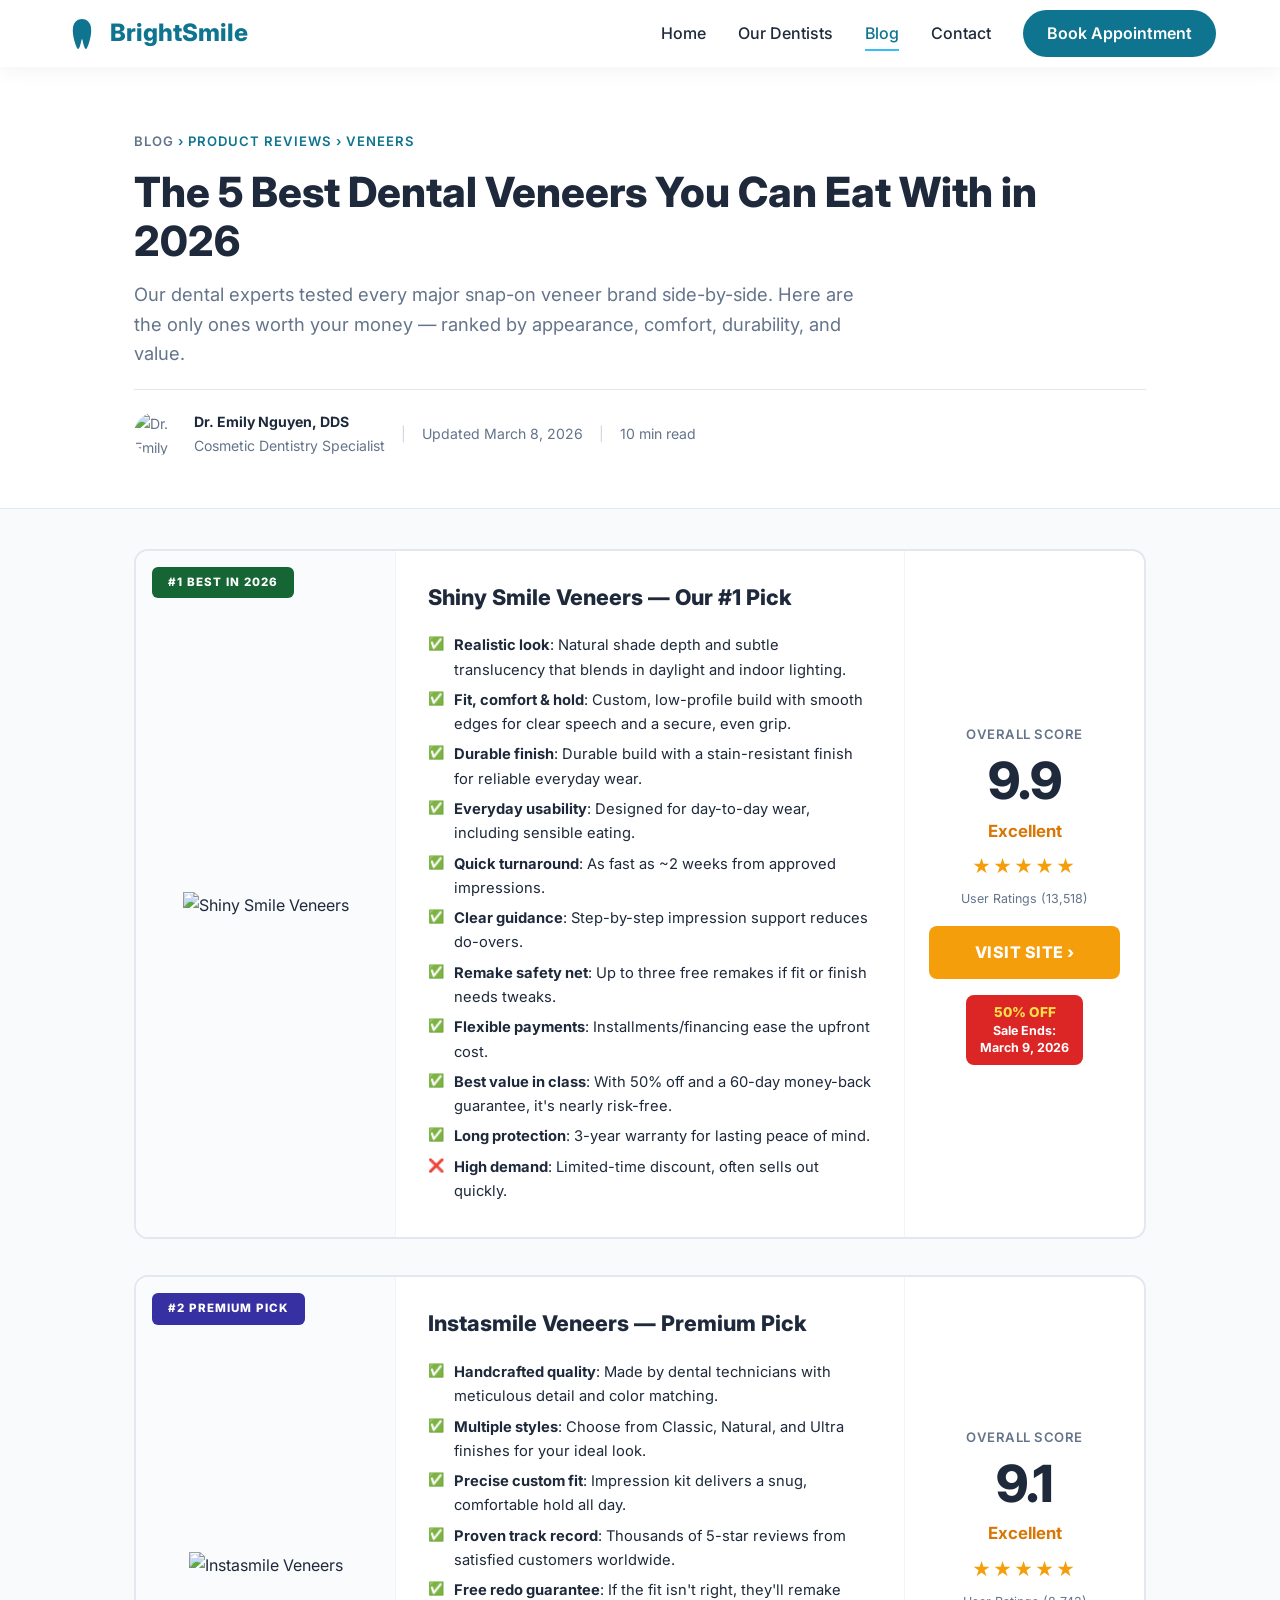
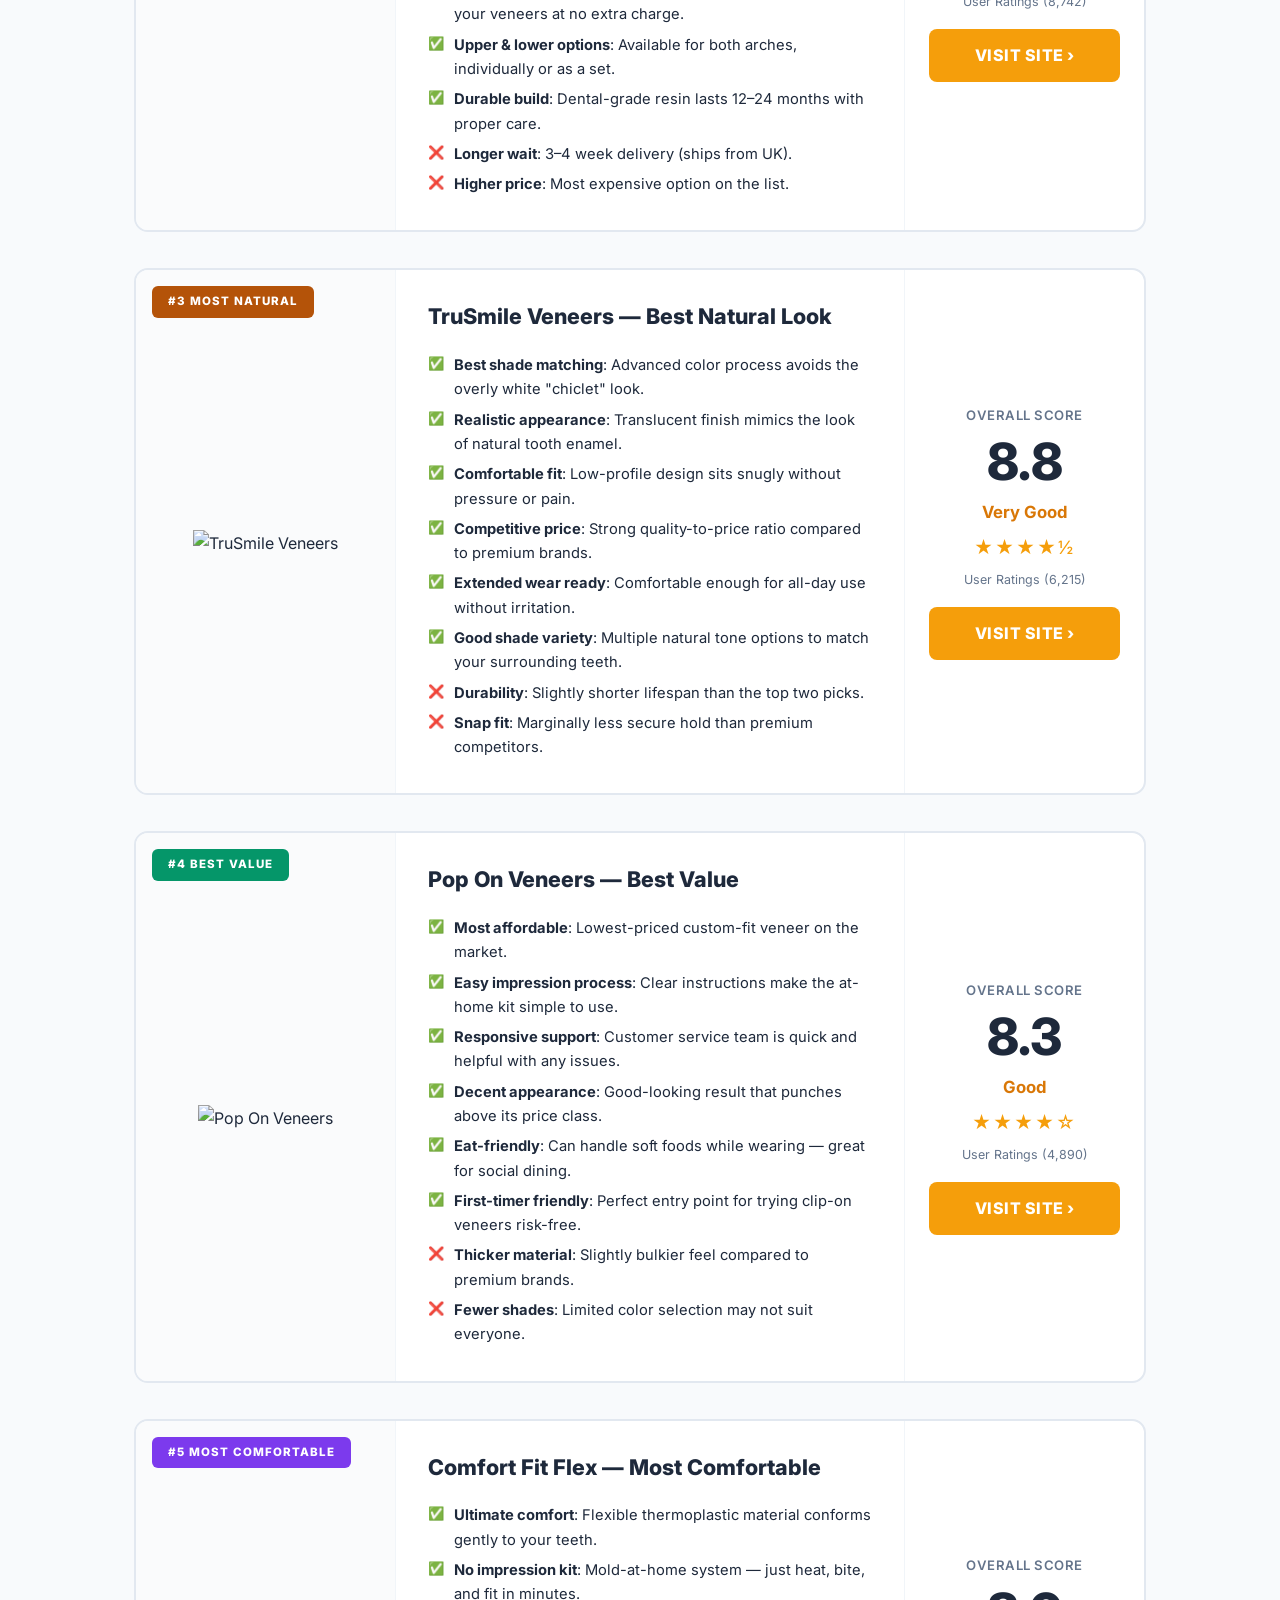
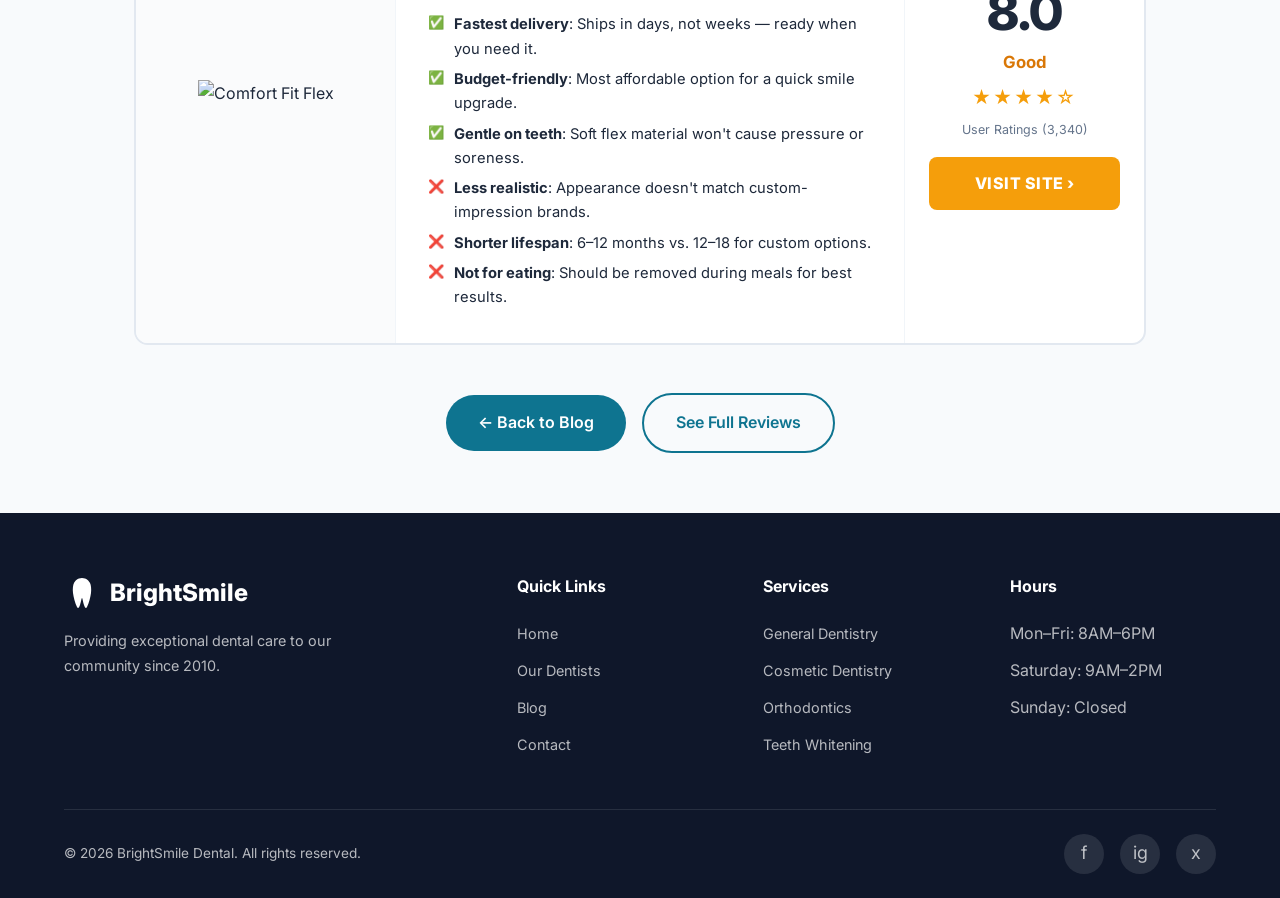
==== best-veneers-2.html @ 1688f149 "Add card-style top 5 veneers review page (best-veneers-2.html)" ====
<!DOCTYPE html>
<html lang="en">
<head>
  <!-- Google Tag Manager -->
<script>(function(w,d,s,l,i){w[l]=w[l]||[];w[l].push({'gtm.start':
new Date().getTime(),event:'gtm.js'});var f=d.getElementsByTagName(s)[0],
j=d.createElement(s),dl=l!='dataLayer'?'&l='+l:'';j.async=true;j.src=
'https://www.googletagmanager.com/gtm.js?id='+i+dl;f.parentNode.insertBefore(j,f);
})(window,document,'script','dataLayer','GTM-MJXPTK9');</script>
<!-- End Google Tag Manager -->
  <meta charset="UTF-8">
  <meta name="viewport" content="width=device-width, initial-scale=1.0">
  <title>The 5 Best Dental Veneers You Can Eat With in 2026 | BrightSmile Dental</title>
  <link rel="preconnect" href="https://fonts.googleapis.com">
  <link href="https://fonts.googleapis.com/css2?family=Inter:wght@400;500;600;700;800&display=swap" rel="stylesheet">
  <link rel="icon" type="image/svg+xml" href="favicon.svg">
  <link rel="stylesheet" href="styles.css">
</head>
<body>
<!-- Google Tag Manager (noscript) -->
<noscript><iframe src="https://www.googletagmanager.com/ns.html?id=GTM-MJXPTK9"
height="0" width="0" style="display:none;visibility:hidden"></iframe></noscript>
<!-- End Google Tag Manager (noscript) -->

  <!-- NAVBAR -->
  <nav class="navbar scrolled" id="navbar">
    <div class="container">
      <a href="index.html" class="logo">
        <svg viewBox="0 0 36 36" fill="none"><path d="M18 3C13.5 3 11 6 10 8C9 10 8.5 14 9 18C9.5 22 11 28 13 32C14 34 15 33 16 30C17 27 17.5 23 18 23C18.5 23 19 27 20 30C21 33 22 34 23 32C25 28 26.5 22 27 18C27.5 14 27 10 26 8C25 6 22.5 3 18 3Z" fill="currentColor"/></svg>
        BrightSmile
      </a>
      <div class="nav-links" id="navLinks">
        <a href="index.html">Home</a>
        <a href="dentists.html">Our Dentists</a>
        <a href="blog.html" class="active">Blog</a>
        <a href="index.html#contact">Contact</a>
        <a href="index.html#contact" class="nav-cta">Book Appointment</a>
      </div>
      <button class="mobile-toggle" id="mobileToggle" aria-label="Toggle menu">
        <span></span><span></span><span></span>
      </button>
    </div>
  </nav>

  <!-- HERO -->
  <section class="v2-hero">
    <div class="container">
      <div class="roundup-breadcrumb">
        <a href="blog.html">Blog</a> &rsaquo; Product Reviews &rsaquo; Veneers
      </div>
      <h1>The 5 Best Dental Veneers You Can Eat With in 2026</h1>
      <p class="subtitle">Our dental experts tested every major snap-on veneer brand side-by-side. Here are the only ones worth your money — ranked by appearance, comfort, durability, and value.</p>
      <div class="roundup-byline">
        <img src="https://images.unsplash.com/photo-1559839734-2b71ea197ec2?w=100&h=100&fit=crop&crop=face" alt="Dr. Emily Nguyen" style="width:44px;height:44px;border-radius:50%;object-fit:cover;">
        <div class="author-details">
          <strong>Dr. Emily Nguyen, DDS</strong>
          Cosmetic Dentistry Specialist
        </div>
        <span class="separator">|</span>
        <span>Updated March 8, 2026</span>
        <span class="separator">|</span>
        <span>10 min read</span>
      </div>
    </div>
  </section>

  <!-- CARDS -->
  <div class="v2-body">

    <!-- ===== #1 — Shiny Smile Veneers ===== -->
    <div class="rv2-card" id="v2-pick-1">
      <div class="rv2-badge">#1 BEST IN 2026</div>
      <div class="rv2-inner">
        <div class="rv2-image">
          <img src="https://consumer-champion.org/wp-content/uploads/2026/03/shiny-smile.webp" alt="Shiny Smile Veneers">
        </div>
        <div class="rv2-features">
          <h3>Shiny Smile Veneers — Our #1 Pick</h3>
          <ul class="rv2-checklist">
            <li><span class="label">Realistic look</span>: Natural shade depth and subtle translucency that blends in daylight and indoor lighting.</li>
            <li><span class="label">Fit, comfort &amp; hold</span>: Custom, low-profile build with smooth edges for clear speech and a secure, even grip.</li>
            <li><span class="label">Durable finish</span>: Durable build with a stain-resistant finish for reliable everyday wear.</li>
            <li><span class="label">Everyday usability</span>: Designed for day-to-day wear, including sensible eating.</li>
            <li><span class="label">Quick turnaround</span>: As fast as ~2 weeks from approved impressions.</li>
            <li><span class="label">Clear guidance</span>: Step-by-step impression support reduces do-overs.</li>
            <li><span class="label">Remake safety net</span>: Up to three free remakes if fit or finish needs tweaks.</li>
            <li><span class="label">Flexible payments</span>: Installments/financing ease the upfront cost.</li>
            <li><span class="label">Best value in class</span>: With 50% off and a 60-day money-back guarantee, it's nearly risk-free.</li>
            <li><span class="label">Long protection</span>: 3-year warranty for lasting peace of mind.</li>
            <li class="con"><span class="label">High demand</span>: Limited-time discount, often sells out quickly.</li>
          </ul>
        </div>
        <div class="rv2-sidebar">
          <span class="sidebar-title">Overall Score</span>
          <span class="big-score">9.9</span>
          <span class="score-word">Excellent</span>
          <span class="sidebar-stars">★★★★★</span>
          <span class="sidebar-ratings">User Ratings (13,518)</span>
          <a href="https://www.gu-ecom.com/P5112QD/2X192G6/" target="_blank" rel="noopener" class="rv2-visit-btn">VISIT SITE &rsaquo;</a>
          <div class="rv2-sale-badge">
            <span class="sale-pct">50% OFF</span>
            Sale Ends:<br>March 9, 2026
          </div>
        </div>
      </div>
    </div>

    <!-- ===== #2 — Instasmile Veneers ===== -->
    <div class="rv2-card" id="v2-pick-2">
      <div class="rv2-badge" style="background:#3730a3;">#2 PREMIUM PICK</div>
      <div class="rv2-inner">
        <div class="rv2-image">
          <img src="https://consumer-champion.org/wp-content/uploads/2026/03/our-products-classic.png" alt="Instasmile Veneers">
        </div>
        <div class="rv2-features">
          <h3>Instasmile Veneers — Premium Pick</h3>
          <ul class="rv2-checklist">
            <li><span class="label">Handcrafted quality</span>: Made by dental technicians with meticulous detail and color matching.</li>
            <li><span class="label">Multiple styles</span>: Choose from Classic, Natural, and Ultra finishes for your ideal look.</li>
            <li><span class="label">Precise custom fit</span>: Impression kit delivers a snug, comfortable hold all day.</li>
            <li><span class="label">Proven track record</span>: Thousands of 5-star reviews from satisfied customers worldwide.</li>
            <li><span class="label">Free redo guarantee</span>: If the fit isn't right, they'll remake your veneers at no extra charge.</li>
            <li><span class="label">Upper &amp; lower options</span>: Available for both arches, individually or as a set.</li>
            <li><span class="label">Durable build</span>: Dental-grade resin lasts 12–24 months with proper care.</li>
            <li class="con"><span class="label">Longer wait</span>: 3–4 week delivery (ships from UK).</li>
            <li class="con"><span class="label">Higher price</span>: Most expensive option on the list.</li>
          </ul>
        </div>
        <div class="rv2-sidebar">
          <span class="sidebar-title">Overall Score</span>
          <span class="big-score">9.1</span>
          <span class="score-word">Excellent</span>
          <span class="sidebar-stars">★★★★★</span>
          <span class="sidebar-ratings">User Ratings (8,742)</span>
          <a href="#" class="rv2-visit-btn">VISIT SITE &rsaquo;</a>
        </div>
      </div>
    </div>

    <!-- ===== #3 — TruSmile Veneers ===== -->
    <div class="rv2-card" id="v2-pick-3">
      <div class="rv2-badge" style="background:#b45309;">#3 MOST NATURAL</div>
      <div class="rv2-inner">
        <div class="rv2-image">
          <img src="https://consumer-champion.org/wp-content/uploads/2026/03/1After.webp" alt="TruSmile Veneers">
        </div>
        <div class="rv2-features">
          <h3>TruSmile Veneers — Best Natural Look</h3>
          <ul class="rv2-checklist">
            <li><span class="label">Best shade matching</span>: Advanced color process avoids the overly white "chiclet" look.</li>
            <li><span class="label">Realistic appearance</span>: Translucent finish mimics the look of natural tooth enamel.</li>
            <li><span class="label">Comfortable fit</span>: Low-profile design sits snugly without pressure or pain.</li>
            <li><span class="label">Competitive price</span>: Strong quality-to-price ratio compared to premium brands.</li>
            <li><span class="label">Extended wear ready</span>: Comfortable enough for all-day use without irritation.</li>
            <li><span class="label">Good shade variety</span>: Multiple natural tone options to match your surrounding teeth.</li>
            <li class="con"><span class="label">Durability</span>: Slightly shorter lifespan than the top two picks.</li>
            <li class="con"><span class="label">Snap fit</span>: Marginally less secure hold than premium competitors.</li>
          </ul>
        </div>
        <div class="rv2-sidebar">
          <span class="sidebar-title">Overall Score</span>
          <span class="big-score">8.8</span>
          <span class="score-word">Very Good</span>
          <span class="sidebar-stars">★★★★½</span>
          <span class="sidebar-ratings">User Ratings (6,215)</span>
          <a href="#" class="rv2-visit-btn">VISIT SITE &rsaquo;</a>
        </div>
      </div>
    </div>

    <!-- ===== #4 — Pop On Veneers ===== -->
    <div class="rv2-card" id="v2-pick-4">
      <div class="rv2-badge" style="background:#059669;">#4 BEST VALUE</div>
      <div class="rv2-inner">
        <div class="rv2-image">
          <img src="https://consumer-champion.org/wp-content/uploads/2026/03/4-min.webp" alt="Pop On Veneers">
        </div>
        <div class="rv2-features">
          <h3>Pop On Veneers — Best Value</h3>
          <ul class="rv2-checklist">
            <li><span class="label">Most affordable</span>: Lowest-priced custom-fit veneer on the market.</li>
            <li><span class="label">Easy impression process</span>: Clear instructions make the at-home kit simple to use.</li>
            <li><span class="label">Responsive support</span>: Customer service team is quick and helpful with any issues.</li>
            <li><span class="label">Decent appearance</span>: Good-looking result that punches above its price class.</li>
            <li><span class="label">Eat-friendly</span>: Can handle soft foods while wearing — great for social dining.</li>
            <li><span class="label">First-timer friendly</span>: Perfect entry point for trying clip-on veneers risk-free.</li>
            <li class="con"><span class="label">Thicker material</span>: Slightly bulkier feel compared to premium brands.</li>
            <li class="con"><span class="label">Fewer shades</span>: Limited color selection may not suit everyone.</li>
          </ul>
        </div>
        <div class="rv2-sidebar">
          <span class="sidebar-title">Overall Score</span>
          <span class="big-score">8.3</span>
          <span class="score-word">Good</span>
          <span class="sidebar-stars">★★★★☆</span>
          <span class="sidebar-ratings">User Ratings (4,890)</span>
          <a href="#" class="rv2-visit-btn">VISIT SITE &rsaquo;</a>
        </div>
      </div>
    </div>

    <!-- ===== #5 — Comfort Fit Flex ===== -->
    <div class="rv2-card" id="v2-pick-5">
      <div class="rv2-badge" style="background:#7c3aed;">#5 MOST COMFORTABLE</div>
      <div class="rv2-inner">
        <div class="rv2-image">
          <img src="https://consumer-champion.org/wp-content/uploads/2026/03/71phcq7Lw1L._AC_SL1500_.jpg" alt="Comfort Fit Flex">
        </div>
        <div class="rv2-features">
          <h3>Comfort Fit Flex — Most Comfortable</h3>
          <ul class="rv2-checklist">
            <li><span class="label">Ultimate comfort</span>: Flexible thermoplastic material conforms gently to your teeth.</li>
            <li><span class="label">No impression kit</span>: Mold-at-home system — just heat, bite, and fit in minutes.</li>
            <li><span class="label">Fastest delivery</span>: Ships in days, not weeks — ready when you need it.</li>
            <li><span class="label">Budget-friendly</span>: Most affordable option for a quick smile upgrade.</li>
            <li><span class="label">Gentle on teeth</span>: Soft flex material won't cause pressure or soreness.</li>
            <li class="con"><span class="label">Less realistic</span>: Appearance doesn't match custom-impression brands.</li>
            <li class="con"><span class="label">Shorter lifespan</span>: 6–12 months vs. 12–18 for custom options.</li>
            <li class="con"><span class="label">Not for eating</span>: Should be removed during meals for best results.</li>
          </ul>
        </div>
        <div class="rv2-sidebar">
          <span class="sidebar-title">Overall Score</span>
          <span class="big-score">8.0</span>
          <span class="score-word">Good</span>
          <span class="sidebar-stars">★★★★☆</span>
          <span class="sidebar-ratings">User Ratings (3,340)</span>
          <a href="#" class="rv2-visit-btn">VISIT SITE &rsaquo;</a>
        </div>
      </div>
    </div>

    <!-- BACK LINK -->
    <p style="text-align:center;margin-top:48px;">
      <a href="blog.html" class="btn btn-primary">← Back to Blog</a>
      <a href="best-veneers.html" class="btn btn-outline" style="margin-left:12px;">See Full Reviews</a>
    </p>

  </div>

  <!-- FOOTER -->
  <footer class="footer">
    <div class="container">
      <div class="footer-grid">
        <div class="footer-brand">
          <a href="index.html" class="logo">
            <svg viewBox="0 0 36 36" fill="none"><path d="M18 3C13.5 3 11 6 10 8C9 10 8.5 14 9 18C9.5 22 11 28 13 32C14 34 15 33 16 30C17 27 17.5 23 18 23C18.5 23 19 27 20 30C21 33 22 34 23 32C25 28 26.5 22 27 18C27.5 14 27 10 26 8C25 6 22.5 3 18 3Z" fill="currentColor"/></svg>
            BrightSmile
          </a>
          <p>Providing exceptional dental care to our community since 2010.</p>
        </div>
        <div>
          <h4>Quick Links</h4>
          <ul>
            <li><a href="index.html">Home</a></li>
            <li><a href="dentists.html">Our Dentists</a></li>
            <li><a href="blog.html">Blog</a></li>
            <li><a href="index.html#contact">Contact</a></li>
          </ul>
        </div>
        <div>
          <h4>Services</h4>
          <ul>
            <li><a href="#">General Dentistry</a></li>
            <li><a href="#">Cosmetic Dentistry</a></li>
            <li><a href="#">Orthodontics</a></li>
            <li><a href="#">Teeth Whitening</a></li>
          </ul>
        </div>
        <div>
          <h4>Hours</h4>
          <ul>
            <li>Mon–Fri: 8AM–6PM</li>
            <li>Saturday: 9AM–2PM</li>
            <li>Sunday: Closed</li>
          </ul>
        </div>
      </div>
      <div class="footer-bottom">
        <p>&copy; 2026 BrightSmile Dental. All rights reserved.</p>
        <div class="social-links">
          <a href="#" aria-label="Facebook">f</a>
          <a href="#" aria-label="Instagram">ig</a>
          <a href="#" aria-label="Twitter">x</a>
        </div>
      </div>
    </div>
  </footer>

  <script src="main.js"></script>
</body>
</html>
---- styles.css ----
/* ===== RESET & BASE ===== */
*, *::before, *::after {
  margin: 0;
  padding: 0;
  box-sizing: border-box;
}

:root {
  --primary: #0e7490;
  --primary-dark: #0a5a6e;
  --primary-light: #e0f7fa;
  --accent: #38bdf8;
  --text: #1e293b;
  --text-light: #64748b;
  --white: #ffffff;
  --bg: #f8fafc;
  --card-shadow: 0 4px 24px rgba(14, 116, 144, 0.08);
  --radius: 16px;
  --radius-sm: 10px;
  --transition: 0.3s ease;
}

html {
  scroll-behavior: smooth;
  font-size: 16px;
}

body {
  font-family: 'Inter', 'Segoe UI', system-ui, -apple-system, sans-serif;
  color: var(--text);
  background: var(--bg);
  line-height: 1.7;
}

a {
  text-decoration: none;
  color: inherit;
}

ul { list-style: none; }
img { max-width: 100%; display: block; }

/* ===== UTILITIES ===== */
.container {
  max-width: 1200px;
  margin: 0 auto;
  padding: 0 24px;
}

.section {
  padding: 80px 0;
}

.section-title {
  font-size: 2.2rem;
  font-weight: 800;
  text-align: center;
  margin-bottom: 12px;
  color: var(--text);
}

.section-subtitle {
  text-align: center;
  color: var(--text-light);
  font-size: 1.1rem;
  margin-bottom: 48px;
  max-width: 560px;
  margin-left: auto;
  margin-right: auto;
}

.btn {
  display: inline-flex;
  align-items: center;
  gap: 8px;
  padding: 14px 32px;
  border-radius: 50px;
  font-weight: 600;
  font-size: 1rem;
  cursor: pointer;
  border: none;
  transition: var(--transition);
}

.btn-primary {
  background: var(--primary);
  color: var(--white);
}

.btn-primary:hover {
  background: var(--primary-dark);
  transform: translateY(-2px);
  box-shadow: 0 8px 24px rgba(14, 116, 144, 0.3);
}

.btn-outline {
  background: transparent;
  color: var(--primary);
  border: 2px solid var(--primary);
}

.btn-outline:hover {
  background: var(--primary);
  color: var(--white);
}

.btn-white {
  background: var(--white);
  color: var(--primary);
}

.btn-white:hover {
  background: var(--primary-light);
  transform: translateY(-2px);
}

/* ===== NAVBAR ===== */
.navbar {
  position: fixed;
  top: 0;
  left: 0;
  width: 100%;
  z-index: 1000;
  padding: 16px 0;
  transition: var(--transition);
  background: transparent;
}

.navbar.scrolled {
  background: rgba(255, 255, 255, 0.95);
  backdrop-filter: blur(12px);
  box-shadow: 0 2px 20px rgba(0,0,0,0.06);
  padding: 10px 0;
}

.navbar .container {
  display: flex;
  align-items: center;
  justify-content: space-between;
}

.logo {
  display: flex;
  align-items: center;
  gap: 10px;
  font-size: 1.5rem;
  font-weight: 800;
  color: var(--white);
  transition: var(--transition);
}

.navbar.scrolled .logo {
  color: var(--primary);
}

.logo svg {
  width: 36px;
  height: 36px;
}

.nav-links {
  display: flex;
  align-items: center;
  gap: 32px;
}

.nav-links a {
  font-weight: 500;
  color: rgba(255,255,255,0.85);
  transition: var(--transition);
  position: relative;
}

.navbar.scrolled .nav-links a {
  color: var(--text);
}

.nav-links a:hover,
.nav-links a.active {
  color: var(--white);
}

.navbar.scrolled .nav-links a:hover,
.navbar.scrolled .nav-links a.active {
  color: var(--primary);
}

.nav-links a::after {
  content: '';
  position: absolute;
  bottom: -4px;
  left: 0;
  width: 0;
  height: 2px;
  background: var(--accent);
  transition: var(--transition);
}

.nav-links a:hover::after,
.nav-links a.active::after {
  width: 100%;
}

.nav-cta {
  padding: 10px 24px !important;
  border-radius: 50px;
  background: var(--white) !important;
  color: var(--primary) !important;
  font-weight: 600 !important;
}

.nav-cta::after {
  display: none !important;
}

.navbar.scrolled .nav-cta {
  background: var(--primary) !important;
  color: var(--white) !important;
}

.mobile-toggle {
  display: none;
  flex-direction: column;
  gap: 5px;
  cursor: pointer;
  background: none;
  border: none;
  padding: 4px;
}

.mobile-toggle span {
  width: 26px;
  height: 3px;
  background: var(--white);
  border-radius: 4px;
  transition: var(--transition);
}

.navbar.scrolled .mobile-toggle span {
  background: var(--text);
}

/* ===== HERO ===== */
.hero {
  min-height: 100vh;
  display: flex;
  align-items: center;
  background: linear-gradient(135deg, #0e7490 0%, #0284c7 50%, #38bdf8 100%);
  position: relative;
  overflow: hidden;
}

.hero::before {
  content: '';
  position: absolute;
  top: -200px;
  right: -200px;
  width: 600px;
  height: 600px;
  background: rgba(255,255,255,0.05);
  border-radius: 50%;
}

.hero::after {
  content: '';
  position: absolute;
  bottom: -100px;
  left: -100px;
  width: 400px;
  height: 400px;
  background: rgba(255,255,255,0.04);
  border-radius: 50%;
}

.hero .container {
  display: grid;
  grid-template-columns: 1fr 1fr;
  gap: 60px;
  align-items: center;
  position: relative;
  z-index: 1;
}

.hero-content h1 {
  font-size: 3.5rem;
  font-weight: 800;
  color: var(--white);
  line-height: 1.15;
  margin-bottom: 20px;
}

.hero-content h1 span {
  color: #bae6fd;
}

.hero-content p {
  font-size: 1.2rem;
  color: rgba(255,255,255,0.85);
  margin-bottom: 36px;
  max-width: 480px;
}

.hero-buttons {
  display: flex;
  gap: 16px;
  flex-wrap: wrap;
}

.hero-stats {
  display: flex;
  gap: 40px;
  margin-top: 48px;
}

.hero-stat {
  text-align: center;
}

.hero-stat .number {
  font-size: 2rem;
  font-weight: 800;
  color: var(--white);
}

.hero-stat .label {
  font-size: 0.85rem;
  color: rgba(255,255,255,0.7);
  margin-top: 2px;
}

.hero-image {
  display: flex;
  justify-content: center;
  align-items: center;
}

.hero-image-wrapper {
  width: 420px;
  height: 420px;
  background: rgba(255,255,255,0.1);
  border-radius: 50%;
  display: flex;
  align-items: center;
  justify-content: center;
  position: relative;
}

.hero-image-wrapper .tooth-icon {
  font-size: 180px;
  opacity: 0.9;
}

.hero-image-wrapper::before {
  content: '';
  position: absolute;
  inset: -20px;
  border-radius: 50%;
  border: 2px dashed rgba(255,255,255,0.15);
}

/* ===== SERVICES ===== */
.services {
  background: var(--white);
}

.services-grid {
  display: grid;
  grid-template-columns: repeat(auto-fit, minmax(260px, 1fr));
  gap: 28px;
}

.service-card {
  background: var(--bg);
  border-radius: var(--radius);
  padding: 36px 28px;
  text-align: center;
  transition: var(--transition);
  border: 1px solid transparent;
}

.service-card:hover {
  transform: translateY(-6px);
  box-shadow: var(--card-shadow);
  border-color: var(--primary-light);
}

.service-icon {
  width: 64px;
  height: 64px;
  border-radius: 16px;
  background: var(--primary-light);
  color: var(--primary);
  display: flex;
  align-items: center;
  justify-content: center;
  font-size: 28px;
  margin: 0 auto 20px;
}

.service-card h3 {
  font-size: 1.15rem;
  font-weight: 700;
  margin-bottom: 10px;
}

.service-card p {
  color: var(--text-light);
  font-size: 0.95rem;
}

/* ===== DENTISTS ===== */
.dentists-grid {
  display: grid;
  grid-template-columns: repeat(auto-fit, minmax(280px, 1fr));
  gap: 32px;
}

.dentist-card {
  background: var(--white);
  border-radius: var(--radius);
  overflow: hidden;
  box-shadow: var(--card-shadow);
  transition: var(--transition);
}

.dentist-card:hover {
  transform: translateY(-6px);
  box-shadow: 0 12px 40px rgba(14, 116, 144, 0.15);
}

.dentist-photo {
  height: 280px;
  background: linear-gradient(135deg, var(--primary-light), #dbeafe);
  display: flex;
  align-items: center;
  justify-content: center;
  font-size: 80px;
  position: relative;
}

.dentist-specialty-badge {
  position: absolute;
  bottom: 12px;
  right: 12px;
  background: var(--primary);
  color: var(--white);
  padding: 5px 14px;
  border-radius: 50px;
  font-size: 0.78rem;
  font-weight: 600;
}

.dentist-info {
  padding: 24px;
}

.dentist-info h3 {
  font-size: 1.2rem;
  font-weight: 700;
  margin-bottom: 4px;
}

.dentist-info .credentials {
  color: var(--primary);
  font-weight: 600;
  font-size: 0.9rem;
  margin-bottom: 10px;
}

.dentist-info p {
  color: var(--text-light);
  font-size: 0.92rem;
  margin-bottom: 14px;
}

.dentist-meta {
  display: flex;
  align-items: center;
  gap: 16px;
  color: var(--text-light);
  font-size: 0.85rem;
}

.dentist-meta span {
  display: flex;
  align-items: center;
  gap: 4px;
}

/* ===== TESTIMONIALS ===== */
.testimonials {
  background: var(--white);
}

.testimonials-grid {
  display: grid;
  grid-template-columns: repeat(auto-fit, minmax(340px, 1fr));
  gap: 28px;
}

.testimonial-card {
  background: var(--bg);
  border-radius: var(--radius);
  padding: 32px;
  position: relative;
}

.testimonial-card .quote {
  font-size: 2.5rem;
  color: var(--primary);
  line-height: 1;
  margin-bottom: 12px;
}

.testimonial-card p {
  color: var(--text-light);
  font-style: italic;
  margin-bottom: 20px;
  font-size: 1rem;
}

.testimonial-author {
  display: flex;
  align-items: center;
  gap: 12px;
}

.testimonial-avatar {
  width: 48px;
  height: 48px;
  border-radius: 50%;
  background: var(--primary-light);
  display: flex;
  align-items: center;
  justify-content: center;
  font-weight: 700;
  color: var(--primary);
}

.testimonial-author-info .name {
  font-weight: 700;
  font-size: 0.95rem;
}

.testimonial-author-info .role {
  color: var(--text-light);
  font-size: 0.82rem;
}

.stars {
  color: #f59e0b;
  margin-bottom: 8px;
  font-size: 1rem;
}

/* ===== BLOG PREVIEW ===== */
.blog-grid {
  display: grid;
  grid-template-columns: repeat(auto-fit, minmax(340px, 1fr));
  gap: 32px;
}

.blog-card {
  background: var(--white);
  border-radius: var(--radius);
  overflow: hidden;
  box-shadow: var(--card-shadow);
  transition: var(--transition);
}

.blog-card:hover {
  transform: translateY(-6px);
  box-shadow: 0 12px 40px rgba(14, 116, 144, 0.15);
}

.blog-card-image {
  height: 200px;
  display: flex;
  align-items: center;
  justify-content: center;
  font-size: 60px;
  position: relative;
}

.blog-card-image.review {
  background: linear-gradient(135deg, #ecfdf5, #d1fae5);
}

.blog-card-image.article {
  background: linear-gradient(135deg, #eff6ff, #dbeafe);
}

.blog-tag {
  position: absolute;
  top: 14px;
  left: 14px;
  padding: 4px 14px;
  border-radius: 50px;
  font-size: 0.75rem;
  font-weight: 700;
  text-transform: uppercase;
  letter-spacing: 0.5px;
}

.blog-tag.review {
  background: #059669;
  color: white;
}

.blog-tag.article {
  background: #2563eb;
  color: white;
}

.blog-card-body {
  padding: 24px;
}

.blog-card-body h3 {
  font-size: 1.15rem;
  font-weight: 700;
  margin-bottom: 10px;
  line-height: 1.4;
}

.blog-card-body h3 a:hover {
  color: var(--primary);
}

.blog-card-body .excerpt {
  color: var(--text-light);
  font-size: 0.92rem;
  margin-bottom: 16px;
}

.blog-card-meta {
  display: flex;
  align-items: center;
  justify-content: space-between;
  color: var(--text-light);
  font-size: 0.82rem;
}

.blog-card-meta .author {
  font-weight: 600;
  color: var(--text);
}

.rating {
  display: flex;
  align-items: center;
  gap: 4px;
  margin-bottom: 10px;
}

.rating .score {
  font-weight: 700;
  color: var(--text);
  font-size: 0.95rem;
}

.rating .stars-small {
  color: #f59e0b;
  font-size: 0.85rem;
}

/* ===== BLOG PAGE ===== */
.page-hero {
  padding: 140px 0 60px;
  background: linear-gradient(135deg, #0e7490 0%, #0284c7 100%);
  text-align: center;
  color: var(--white);
}

.page-hero h1 {
  font-size: 2.8rem;
  font-weight: 800;
  margin-bottom: 12px;
}

.page-hero p {
  font-size: 1.15rem;
  opacity: 0.85;
  max-width: 500px;
  margin: 0 auto;
}

.blog-filters {
  display: flex;
  justify-content: center;
  gap: 12px;
  margin-bottom: 48px;
  flex-wrap: wrap;
}

.filter-btn {
  padding: 10px 24px;
  border-radius: 50px;
  border: 2px solid #e2e8f0;
  background: var(--white);
  font-weight: 600;
  font-size: 0.9rem;
  cursor: pointer;
  transition: var(--transition);
  color: var(--text-light);
}

.filter-btn:hover,
.filter-btn.active {
  border-color: var(--primary);
  color: var(--primary);
  background: var(--primary-light);
}

/* ===== BLOG POST PAGE ===== */
.blog-post-hero {
  padding: 140px 0 40px;
  background: linear-gradient(135deg, #0e7490 0%, #0284c7 100%);
  color: var(--white);
}

.blog-post-hero .breadcrumb {
  font-size: 0.9rem;
  opacity: 0.7;
  margin-bottom: 20px;
}

.blog-post-hero .breadcrumb a {
  color: var(--white);
  opacity: 0.85;
}

.blog-post-hero .breadcrumb a:hover {
  opacity: 1;
}

.blog-post-hero h1 {
  font-size: 2.6rem;
  font-weight: 800;
  max-width: 800px;
  line-height: 1.2;
  margin-bottom: 20px;
}

.blog-post-meta {
  display: flex;
  align-items: center;
  gap: 24px;
  flex-wrap: wrap;
  font-size: 0.95rem;
  opacity: 0.85;
}

.blog-post-meta .author-name {
  font-weight: 600;
}

.blog-post-content {
  max-width: 800px;
  margin: 0 auto;
  padding: 60px 24px;
}

.blog-post-content h2 {
  font-size: 1.6rem;
  font-weight: 700;
  margin-top: 40px;
  margin-bottom: 16px;
  color: var(--text);
}

.blog-post-content h3 {
  font-size: 1.3rem;
  font-weight: 700;
  margin-top: 32px;
  margin-bottom: 12px;
}

.blog-post-content p {
  margin-bottom: 18px;
  color: var(--text);
  line-height: 1.8;
}

.blog-post-content ul,
.blog-post-content ol {
  margin-bottom: 18px;
  padding-left: 24px;
  list-style: disc;
}

.blog-post-content ol {
  list-style: decimal;
}

.blog-post-content li {
  margin-bottom: 8px;
  line-height: 1.7;
}

.product-rating-box {
  background: var(--primary-light);
  border-radius: var(--radius);
  padding: 32px;
  text-align: center;
  margin: 32px 0;
}

.product-rating-box .big-score {
  font-size: 3rem;
  font-weight: 800;
  color: var(--primary);
}

.product-rating-box .out-of {
  color: var(--text-light);
  font-size: 1.1rem;
}

.product-rating-box .verdict {
  font-weight: 700;
  margin-top: 8px;
  font-size: 1.1rem;
}

.pros-cons {
  display: grid;
  grid-template-columns: 1fr 1fr;
  gap: 24px;
  margin: 28px 0;
}

.pros, .cons {
  border-radius: var(--radius-sm);
  padding: 24px;
}

.pros {
  background: #ecfdf5;
}

.cons {
  background: #fef2f2;
}

.pros h4, .cons h4 {
  font-size: 1rem;
  margin-bottom: 12px;
}

.pros h4 { color: #059669; }
.cons h4 { color: #dc2626; }

.pros ul, .cons ul {
  list-style: none !important;
  padding-left: 0 !important;
}

.pros li::before {
  content: '✓ ';
  color: #059669;
  font-weight: 700;
}

.cons li::before {
  content: '✗ ';
  color: #dc2626;
  font-weight: 700;
}

/* ===== CTA SECTION ===== */
.cta-section {
  background: linear-gradient(135deg, #0e7490 0%, #0284c7 100%);
  text-align: center;
  padding: 80px 0;
}

.cta-section h2 {
  font-size: 2.2rem;
  font-weight: 800;
  color: var(--white);
  margin-bottom: 16px;
}

.cta-section p {
  color: rgba(255,255,255,0.85);
  font-size: 1.1rem;
  margin-bottom: 32px;
  max-width: 500px;
  margin-left: auto;
  margin-right: auto;
}

/* ===== CONTACT ===== */
.contact {
  background: var(--white);
}

.contact-grid {
  display: grid;
  grid-template-columns: 1fr 1fr;
  gap: 60px;
}

.contact-info h3 {
  font-size: 1.5rem;
  font-weight: 700;
  margin-bottom: 24px;
}

.contact-item {
  display: flex;
  gap: 16px;
  margin-bottom: 24px;
}

.contact-item-icon {
  width: 48px;
  height: 48px;
  border-radius: 12px;
  background: var(--primary-light);
  color: var(--primary);
  display: flex;
  align-items: center;
  justify-content: center;
  font-size: 20px;
  flex-shrink: 0;
}

.contact-item h4 {
  font-size: 0.95rem;
  font-weight: 700;
  margin-bottom: 2px;
}

.contact-item p {
  color: var(--text-light);
  font-size: 0.9rem;
}

.contact-form h3 {
  font-size: 1.5rem;
  font-weight: 700;
  margin-bottom: 24px;
}

.form-row {
  display: grid;
  grid-template-columns: 1fr 1fr;
  gap: 16px;
}

.form-group {
  margin-bottom: 16px;
}

.form-group label {
  display: block;
  font-weight: 600;
  font-size: 0.9rem;
  margin-bottom: 6px;
}

.form-group input,
.form-group textarea,
.form-group select {
  width: 100%;
  padding: 12px 16px;
  border: 2px solid #e2e8f0;
  border-radius: var(--radius-sm);
  font-family: inherit;
  font-size: 0.95rem;
  transition: var(--transition);
  background: var(--bg);
}

.form-group input:focus,
.form-group textarea:focus,
.form-group select:focus {
  outline: none;
  border-color: var(--primary);
  background: var(--white);
}

.form-group textarea {
  height: 120px;
  resize: vertical;
}

/* ===== FOOTER ===== */
.footer {
  background: #0f172a;
  color: rgba(255,255,255,0.7);
  padding: 60px 0 24px;
}

.footer-grid {
  display: grid;
  grid-template-columns: 2fr 1fr 1fr 1fr;
  gap: 40px;
  margin-bottom: 40px;
}

.footer-brand .logo {
  color: var(--white);
  margin-bottom: 16px;
}

.footer-brand p {
  font-size: 0.9rem;
  max-width: 280px;
  line-height: 1.7;
}

.footer h4 {
  color: var(--white);
  font-size: 1rem;
  font-weight: 700;
  margin-bottom: 20px;
}

.footer ul li {
  margin-bottom: 10px;
}

.footer ul li a {
  font-size: 0.9rem;
  transition: var(--transition);
}

.footer ul li a:hover {
  color: var(--accent);
}

.footer-bottom {
  border-top: 1px solid rgba(255,255,255,0.1);
  padding-top: 24px;
  display: flex;
  align-items: center;
  justify-content: space-between;
  font-size: 0.85rem;
}

.social-links {
  display: flex;
  gap: 16px;
}

.social-links a {
  width: 40px;
  height: 40px;
  border-radius: 50%;
  background: rgba(255,255,255,0.1);
  display: flex;
  align-items: center;
  justify-content: center;
  font-size: 18px;
  transition: var(--transition);
}

.social-links a:hover {
  background: var(--primary);
  color: var(--white);
}

/* ===== RESPONSIVE ===== */
@media (max-width: 968px) {
  .hero .container {
    grid-template-columns: 1fr;
    text-align: center;
  }

  .hero-content p {
    margin: 0 auto 36px;
  }

  .hero-buttons {
    justify-content: center;
  }

  .hero-stats {
    justify-content: center;
  }

  .hero-image {
    display: none;
  }

  .hero-content h1 {
    font-size: 2.6rem;
  }

  .contact-grid {
    grid-template-columns: 1fr;
  }

  .footer-grid {
    grid-template-columns: 1fr 1fr;
  }

  .pros-cons {
    grid-template-columns: 1fr;
  }
}

@media (max-width: 768px) {
  .nav-links {
    display: none;
    position: absolute;
    top: 100%;
    left: 0;
    right: 0;
    background: var(--white);
    flex-direction: column;
    padding: 24px;
    gap: 16px;
    box-shadow: 0 20px 40px rgba(0,0,0,0.1);
    border-radius: 0 0 var(--radius) var(--radius);
  }

  .nav-links.open {
    display: flex;
  }

  .nav-links a {
    color: var(--text) !important;
    font-size: 1.1rem;
  }

  .nav-cta {
    background: var(--primary) !important;
    color: var(--white) !important;
    text-align: center;
    width: 100%;
    display: block;
    padding: 14px !important;
  }

  .mobile-toggle {
    display: flex;
  }

  .section {
    padding: 60px 0;
  }

  .section-title {
    font-size: 1.8rem;
  }

  .hero-content h1 {
    font-size: 2.2rem;
  }

  .blog-grid {
    grid-template-columns: 1fr;
  }

  .testimonials-grid {
    grid-template-columns: 1fr;
  }

  .footer-grid {
    grid-template-columns: 1fr;
  }

  .footer-bottom {
    flex-direction: column;
    gap: 16px;
    text-align: center;
  }

  .form-row {
    grid-template-columns: 1fr;
  }

  .page-hero h1 {
    font-size: 2rem;
  }

  .blog-post-hero h1 {
    font-size: 1.8rem;
  }
}

/* ===== DENTISTS PAGE SPECIFIC ===== */
.dentists-page .dentist-card {
  background: var(--white);
}

.dentist-full-bio {
  padding: 28px;
}

.dentist-full-bio .education {
  margin-top: 12px;
  padding-top: 12px;
  border-top: 1px solid #e2e8f0;
}

.dentist-full-bio .education h4 {
  font-size: 0.85rem;
  font-weight: 700;
  color: var(--text-light);
  text-transform: uppercase;
  letter-spacing: 0.5px;
  margin-bottom: 6px;
}

.dentist-full-bio .education p {
  font-size: 0.9rem;
  color: var(--text-light);
}

/* ===== FORBES-STYLE ROUNDUP PAGE ===== */
.roundup-hero {
  padding: 130px 0 50px;
  background: var(--white);
  border-bottom: 1px solid #e2e8f0;
}

.roundup-hero .container {
  max-width: 900px;
}

.roundup-breadcrumb {
  font-size: 0.82rem;
  font-weight: 600;
  text-transform: uppercase;
  letter-spacing: 1px;
  color: var(--primary);
  margin-bottom: 16px;
}

.roundup-breadcrumb a {
  color: var(--text-light);
}

.roundup-breadcrumb a:hover {
  color: var(--primary);
}

.roundup-hero h1 {
  font-size: 2.8rem;
  font-weight: 800;
  line-height: 1.15;
  color: var(--text);
  margin-bottom: 18px;
}

.roundup-hero .subtitle {
  font-size: 1.25rem;
  color: var(--text-light);
  line-height: 1.6;
  margin-bottom: 24px;
  max-width: 720px;
}

.roundup-byline {
  display: flex;
  align-items: center;
  gap: 16px;
  flex-wrap: wrap;
  padding-top: 20px;
  border-top: 1px solid #e2e8f0;
  font-size: 0.88rem;
  color: var(--text-light);
}

.roundup-byline .author-img {
  width: 44px;
  height: 44px;
  border-radius: 50%;
  background: var(--primary-light);
  display: flex;
  align-items: center;
  justify-content: center;
  color: var(--primary);
  font-weight: 700;
  font-size: 0.85rem;
}

.roundup-byline .author-details strong {
  color: var(--text);
  display: block;
}

.roundup-byline .separator {
  color: #cbd5e1;
}

/* Quick Picks Bar */
.quick-picks {
  background: #f1f5f9;
  border-bottom: 1px solid #e2e8f0;
  padding: 24px 0;
  position: relative;
}

.quick-picks .container {
  max-width: 900px;
}

.quick-picks-title {
  font-size: 0.75rem;
  font-weight: 700;
  text-transform: uppercase;
  letter-spacing: 1.5px;
  color: var(--text-light);
  margin-bottom: 12px;
}

.quick-picks-list {
  display: flex;
  gap: 12px;
  flex-wrap: wrap;
}

.quick-pick-chip {
  display: inline-flex;
  align-items: center;
  gap: 8px;
  padding: 8px 18px;
  background: var(--white);
  border: 1px solid #e2e8f0;
  border-radius: 50px;
  font-size: 0.85rem;
  font-weight: 600;
  color: var(--text);
  cursor: pointer;
  transition: var(--transition);
}

.quick-pick-chip:hover {
  border-color: var(--primary);
  color: var(--primary);
  box-shadow: 0 2px 8px rgba(14,116,144,0.1);
}

.quick-pick-chip .pick-number {
  width: 22px;
  height: 22px;
  border-radius: 50%;
  background: var(--primary);
  color: var(--white);
  display: flex;
  align-items: center;
  justify-content: center;
  font-size: 0.72rem;
  font-weight: 800;
}

/* Roundup Content Area */
.roundup-body {
  max-width: 900px;
  margin: 0 auto;
  padding: 48px 24px;
}

.roundup-body > p {
  font-size: 1.08rem;
  line-height: 1.85;
  color: var(--text);
  margin-bottom: 20px;
}

.roundup-body > h2 {
  font-size: 1.7rem;
  font-weight: 800;
  color: var(--text);
  margin-top: 48px;
  margin-bottom: 12px;
}

.roundup-body > h3 {
  font-size: 1.3rem;
  font-weight: 700;
  margin-top: 32px;
  margin-bottom: 12px;
}

/* Trust Box */
.trust-box {
  background: #f0fdf4;
  border: 1px solid #bbf7d0;
  border-radius: var(--radius);
  padding: 28px 32px;
  margin: 32px 0;
}

.trust-box h3 {
  font-size: 1rem;
  font-weight: 800;
  color: #166534;
  margin-bottom: 10px;
  display: flex;
  align-items: center;
  gap: 8px;
}

.trust-box p {
  font-size: 0.95rem;
  color: #15803d;
  line-height: 1.7;
  margin: 0;
}

/* Comparison Table */
.comparison-table-wrapper {
  overflow-x: auto;
  margin: 36px 0;
  border-radius: var(--radius);
  border: 1px solid #e2e8f0;
}

.comparison-table {
  width: 100%;
  border-collapse: collapse;
  font-size: 0.92rem;
}

.comparison-table thead {
  background: var(--text);
  color: var(--white);
}

.comparison-table th {
  padding: 14px 18px;
  text-align: left;
  font-weight: 700;
  font-size: 0.82rem;
  text-transform: uppercase;
  letter-spacing: 0.5px;
  white-space: nowrap;
}

.comparison-table td {
  padding: 14px 18px;
  border-bottom: 1px solid #f1f5f9;
  vertical-align: middle;
}

.comparison-table tbody tr {
  background: var(--white);
  transition: var(--transition);
}

.comparison-table tbody tr:hover {
  background: #f8fafc;
}

.comparison-table tbody tr:nth-child(even) {
  background: #fafbfc;
}

.comparison-table tbody tr:nth-child(even):hover {
  background: #f1f5f9;
}

.comparison-table .product-name-cell {
  display: flex;
  align-items: center;
  gap: 12px;
  font-weight: 700;
}

.comparison-table .table-thumb {
  width: 48px;
  height: 48px;
  border-radius: 8px;
  object-fit: cover;
  background: #f1f5f9;
}

.comparison-table .table-badge {
  display: inline-block;
  padding: 2px 10px;
  border-radius: 50px;
  font-size: 0.7rem;
  font-weight: 700;
  text-transform: uppercase;
  letter-spacing: 0.3px;
}

.table-badge.best {
  background: #fef3c7;
  color: #92400e;
}

.table-badge.runner-up {
  background: #e0e7ff;
  color: #3730a3;
}

.table-badge.budget {
  background: #ecfdf5;
  color: #065f46;
}

.table-score {
  font-weight: 800;
  color: var(--primary);
  font-size: 1rem;
}

/* Product Review Cards */
.review-card {
  background: var(--white);
  border: 1px solid #e2e8f0;
  border-radius: var(--radius);
  margin: 40px 0;
  overflow: hidden;
  transition: var(--transition);
}

.review-card:hover {
  box-shadow: 0 8px 32px rgba(0,0,0,0.08);
}

.review-card-rank {
  background: var(--text);
  color: var(--white);
  padding: 12px 24px;
  display: flex;
  align-items: center;
  justify-content: space-between;
}

.review-card-rank .rank-label {
  font-weight: 800;
  font-size: 0.95rem;
  display: flex;
  align-items: center;
  gap: 10px;
}

.review-card-rank .rank-number {
  width: 32px;
  height: 32px;
  border-radius: 50%;
  background: var(--primary);
  display: flex;
  align-items: center;
  justify-content: center;
  font-size: 0.9rem;
  font-weight: 800;
}

.review-card-rank .rank-badge {
  padding: 4px 14px;
  border-radius: 50px;
  font-size: 0.72rem;
  font-weight: 700;
  text-transform: uppercase;
  letter-spacing: 0.5px;
}

.rank-badge.editors-choice {
  background: #f59e0b;
  color: #fff;
}

.rank-badge.best-value {
  background: #10b981;
  color: #fff;
}

.rank-badge.runner-up {
  background: #6366f1;
  color: #fff;
}

.rank-badge.popular {
  background: #ec4899;
  color: #fff;
}

.review-card-content {
  display: grid;
  grid-template-columns: 300px 1fr;
  gap: 0;
}

.review-card-image {
  padding: 32px;
  display: flex;
  align-items: center;
  justify-content: center;
  background: #f8fafc;
  border-right: 1px solid #e2e8f0;
}

.review-card-image img {
  max-width: 100%;
  max-height: 240px;
  object-fit: contain;
  border-radius: 8px;
}

.review-card-details {
  padding: 32px;
}

.review-card-details h3 {
  font-size: 1.4rem;
  font-weight: 800;
  margin-bottom: 8px;
  color: var(--text);
}

.review-card-score {
  display: flex;
  align-items: center;
  gap: 12px;
  margin-bottom: 16px;
}

.score-circle {
  width: 52px;
  height: 52px;
  border-radius: 50%;
  background: var(--primary);
  color: var(--white);
  display: flex;
  align-items: center;
  justify-content: center;
  font-size: 1.2rem;
  font-weight: 800;
}

.score-label {
  font-size: 0.85rem;
  color: var(--text-light);
}

.score-label strong {
  display: block;
  color: var(--text);
  font-size: 0.95rem;
}

.review-card-details .description {
  font-size: 0.95rem;
  color: var(--text-light);
  line-height: 1.7;
  margin-bottom: 20px;
}

.review-card-specs {
  display: grid;
  grid-template-columns: 1fr 1fr;
  gap: 8px 24px;
  margin-bottom: 20px;
}

.spec-item {
  display: flex;
  align-items: center;
  gap: 6px;
  font-size: 0.88rem;
}

.spec-item .spec-label {
  color: var(--text-light);
}

.spec-item .spec-value {
  font-weight: 700;
  color: var(--text);
}

.review-card-pros-cons {
  display: grid;
  grid-template-columns: 1fr 1fr;
  gap: 20px;
  margin-top: 16px;
  padding-top: 16px;
  border-top: 1px solid #f1f5f9;
}

.review-card-pros-cons h4 {
  font-size: 0.82rem;
  font-weight: 700;
  text-transform: uppercase;
  letter-spacing: 0.5px;
  margin-bottom: 8px;
}

.review-card-pros-cons .rc-pros h4 {
  color: #059669;
}

.review-card-pros-cons .rc-cons h4 {
  color: #dc2626;
}

.review-card-pros-cons ul {
  list-style: none !important;
  padding: 0 !important;
  margin: 0;
}

.review-card-pros-cons li {
  font-size: 0.88rem;
  margin-bottom: 5px;
  padding-left: 18px;
  position: relative;
  line-height: 1.5;
  color: var(--text);
}

.rc-pros li::before {
  content: '+';
  position: absolute;
  left: 0;
  color: #059669;
  font-weight: 800;
}

.rc-cons li::before {
  content: '−';
  position: absolute;
  left: 0;
  color: #dc2626;
  font-weight: 800;
  font-size: 1.1rem;
  line-height: 1.35;
}

/* Bottom line box */
.bottom-line {
  background: #eff6ff;
  border-left: 4px solid var(--primary);
  padding: 20px 24px;
  margin-top: 20px;
  border-radius: 0 var(--radius-sm) var(--radius-sm) 0;
}

.bottom-line h4 {
  font-size: 0.82rem;
  font-weight: 700;
  text-transform: uppercase;
  letter-spacing: 0.5px;
  color: var(--primary);
  margin-bottom: 6px;
}

.bottom-line p {
  font-size: 0.92rem;
  color: var(--text);
  line-height: 1.6;
  margin: 0;
}

/* Methodology box */
.methodology-box {
  background: #f8fafc;
  border: 1px solid #e2e8f0;
  border-radius: var(--radius);
  padding: 32px;
  margin: 40px 0;
}

.methodology-box h3 {
  font-size: 1.15rem;
  font-weight: 800;
  margin-bottom: 16px;
}

.methodology-box p {
  font-size: 0.95rem;
  line-height: 1.75;
  color: var(--text);
  margin-bottom: 12px;
}

.methodology-box ul {
  list-style: disc !important;
  padding-left: 20px !important;
  margin-bottom: 12px;
}

.methodology-box li {
  font-size: 0.92rem;
  margin-bottom: 6px;
  color: var(--text);
  line-height: 1.6;
}

/* FAQ Section */
.faq-section {
  margin: 48px 0;
}

.faq-section h2 {
  font-size: 1.7rem;
  font-weight: 800;
  margin-bottom: 24px;
}

.faq-item {
  border-bottom: 1px solid #e2e8f0;
  padding: 20px 0;
}

.faq-item:first-of-type {
  border-top: 1px solid #e2e8f0;
}

.faq-item h4 {
  font-size: 1.05rem;
  font-weight: 700;
  margin-bottom: 10px;
  color: var(--text);
}

.faq-item p {
  font-size: 0.95rem;
  color: var(--text-light);
  line-height: 1.7;
  margin: 0;
}

/* Responsive for roundup */
@media (max-width: 768px) {
  .roundup-hero h1 {
    font-size: 2rem;
  }

  .review-card-content {
    grid-template-columns: 1fr;
  }

  .review-card-image {
    border-right: none;
    border-bottom: 1px solid #e2e8f0;
    padding: 24px;
  }

  .review-card-details {
    padding: 24px;
  }

  .review-card-specs {
    grid-template-columns: 1fr;
  }

  .review-card-pros-cons {
    grid-template-columns: 1fr;
  }

  .quick-picks-list {
    flex-wrap: nowrap;
    overflow-x: auto;
    padding-bottom: 8px;
    -webkit-overflow-scrolling: touch;
  }

  .quick-pick-chip {
    white-space: nowrap;
    flex-shrink: 0;
  }

  .comparison-table {
    font-size: 0.82rem;
  }

  .comparison-table th,
  .comparison-table td {
    padding: 10px 12px;
  }
}

/* ===== CARD-STYLE REVIEW PAGE (v2) ===== */
.v2-hero {
  padding: 130px 0 50px;
  background: var(--white);
  border-bottom: 1px solid #e2e8f0;
}

.v2-hero .container {
  max-width: 1060px;
}

.v2-hero h1 {
  font-size: 2.6rem;
  font-weight: 800;
  line-height: 1.18;
  color: var(--text);
  margin-bottom: 14px;
}

.v2-hero .subtitle {
  font-size: 1.15rem;
  color: var(--text-light);
  line-height: 1.6;
  margin-bottom: 20px;
  max-width: 740px;
}

.v2-body {
  max-width: 1060px;
  margin: 0 auto;
  padding: 40px 24px 60px;
}

/* -- Review card v2 -- */
.rv2-card {
  border: 2px solid #e2e8f0;
  border-radius: 14px;
  overflow: hidden;
  margin-bottom: 36px;
  background: var(--white);
  position: relative;
  transition: box-shadow 0.3s ease;
}

.rv2-card:hover {
  box-shadow: 0 8px 36px rgba(0,0,0,0.08);
}

/* Rank badge */
.rv2-badge {
  position: absolute;
  top: 16px;
  left: 16px;
  background: #166534;
  color: #fff;
  font-size: 0.72rem;
  font-weight: 800;
  text-transform: uppercase;
  letter-spacing: 1px;
  padding: 6px 16px;
  border-radius: 6px;
  z-index: 2;
}

/* Inner layout */
.rv2-inner {
  display: grid;
  grid-template-columns: 260px 1fr 240px;
  min-height: 380px;
}

/* Left — image */
.rv2-image {
  display: flex;
  align-items: center;
  justify-content: center;
  padding: 48px 24px 24px;
  background: #fafbfc;
  border-right: 1px solid #f1f5f9;
}

.rv2-image img {
  max-width: 100%;
  max-height: 220px;
  object-fit: contain;
}

/* Center — features */
.rv2-features {
  padding: 28px 32px;
  display: flex;
  flex-direction: column;
  justify-content: center;
}

.rv2-features h3 {
  font-size: 1.35rem;
  font-weight: 800;
  color: var(--text);
  margin-bottom: 18px;
}

.rv2-checklist {
  list-style: none !important;
  padding: 0 !important;
  margin: 0;
}

.rv2-checklist li {
  font-size: 0.92rem;
  line-height: 1.65;
  margin-bottom: 6px;
  padding-left: 26px;
  position: relative;
  color: var(--text);
}

.rv2-checklist li::before {
  content: '✅';
  position: absolute;
  left: 0;
  font-size: 0.82rem;
}

.rv2-checklist li.con::before {
  content: '❌';
}

.rv2-checklist li .label {
  font-weight: 700;
}

/* Right — score sidebar */
.rv2-sidebar {
  border-left: 1px solid #f1f5f9;
  display: flex;
  flex-direction: column;
  align-items: center;
  justify-content: center;
  padding: 32px 24px;
  text-align: center;
  gap: 6px;
}

.rv2-sidebar .sidebar-title {
  font-size: 0.82rem;
  font-weight: 600;
  color: var(--text-light);
  text-transform: uppercase;
  letter-spacing: 0.5px;
}

.rv2-sidebar .big-score {
  font-size: 3.2rem;
  font-weight: 800;
  color: var(--text);
  line-height: 1;
  margin: 4px 0;
}

.rv2-sidebar .score-word {
  font-size: 1.05rem;
  font-weight: 700;
  color: #d97706;
}

.rv2-sidebar .sidebar-stars {
  color: #f59e0b;
  font-size: 1.15rem;
  letter-spacing: 2px;
}

.rv2-sidebar .sidebar-ratings {
  font-size: 0.78rem;
  color: var(--text-light);
  margin-bottom: 10px;
}

.rv2-visit-btn {
  display: block;
  width: 100%;
  padding: 13px 24px;
  background: #f59e0b;
  color: #fff;
  font-size: 1rem;
  font-weight: 800;
  text-align: center;
  border-radius: 8px;
  text-decoration: none;
  transition: background 0.3s ease, transform 0.2s ease;
  letter-spacing: 0.5px;
}

.rv2-visit-btn:hover {
  background: #d97706;
  transform: translateY(-1px);
}

.rv2-sale-badge {
  margin-top: 10px;
  background: #dc2626;
  color: #fff;
  padding: 8px 14px;
  border-radius: 8px;
  font-size: 0.78rem;
  font-weight: 700;
  line-height: 1.4;
  text-align: center;
}

.rv2-sale-badge .sale-pct {
  color: #fde047;
  font-weight: 800;
  display: block;
  font-size: 0.85rem;
}

/* Responsive v2 */
@media (max-width: 968px) {
  .rv2-inner {
    grid-template-columns: 200px 1fr 200px;
  }
}

@media (max-width: 768px) {
  .v2-hero h1 {
    font-size: 2rem;
  }

  .rv2-inner {
    grid-template-columns: 1fr;
  }

  .rv2-image {
    border-right: none;
    border-bottom: 1px solid #f1f5f9;
    padding: 48px 24px 24px;
  }

  .rv2-features {
    padding: 24px;
  }

  .rv2-sidebar {
    border-left: none;
    border-top: 1px solid #f1f5f9;
    padding: 24px;
  }
}
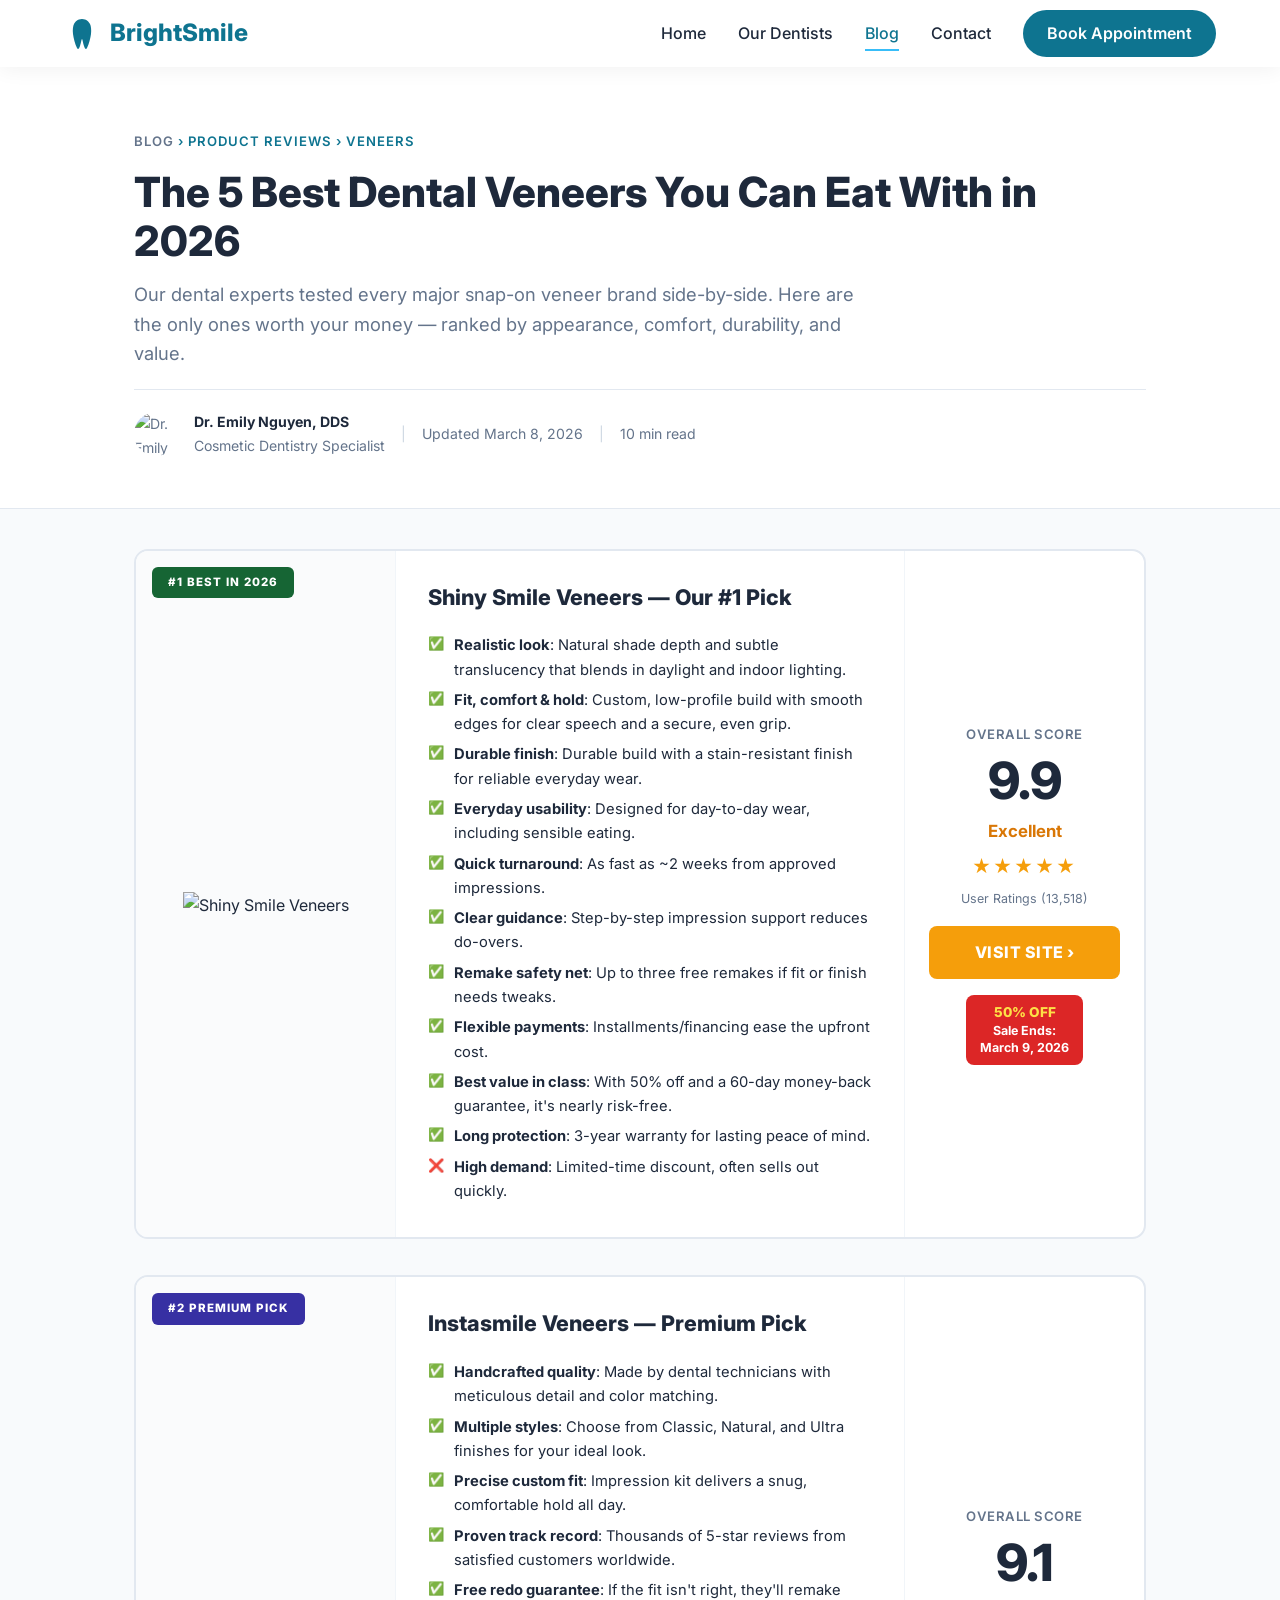
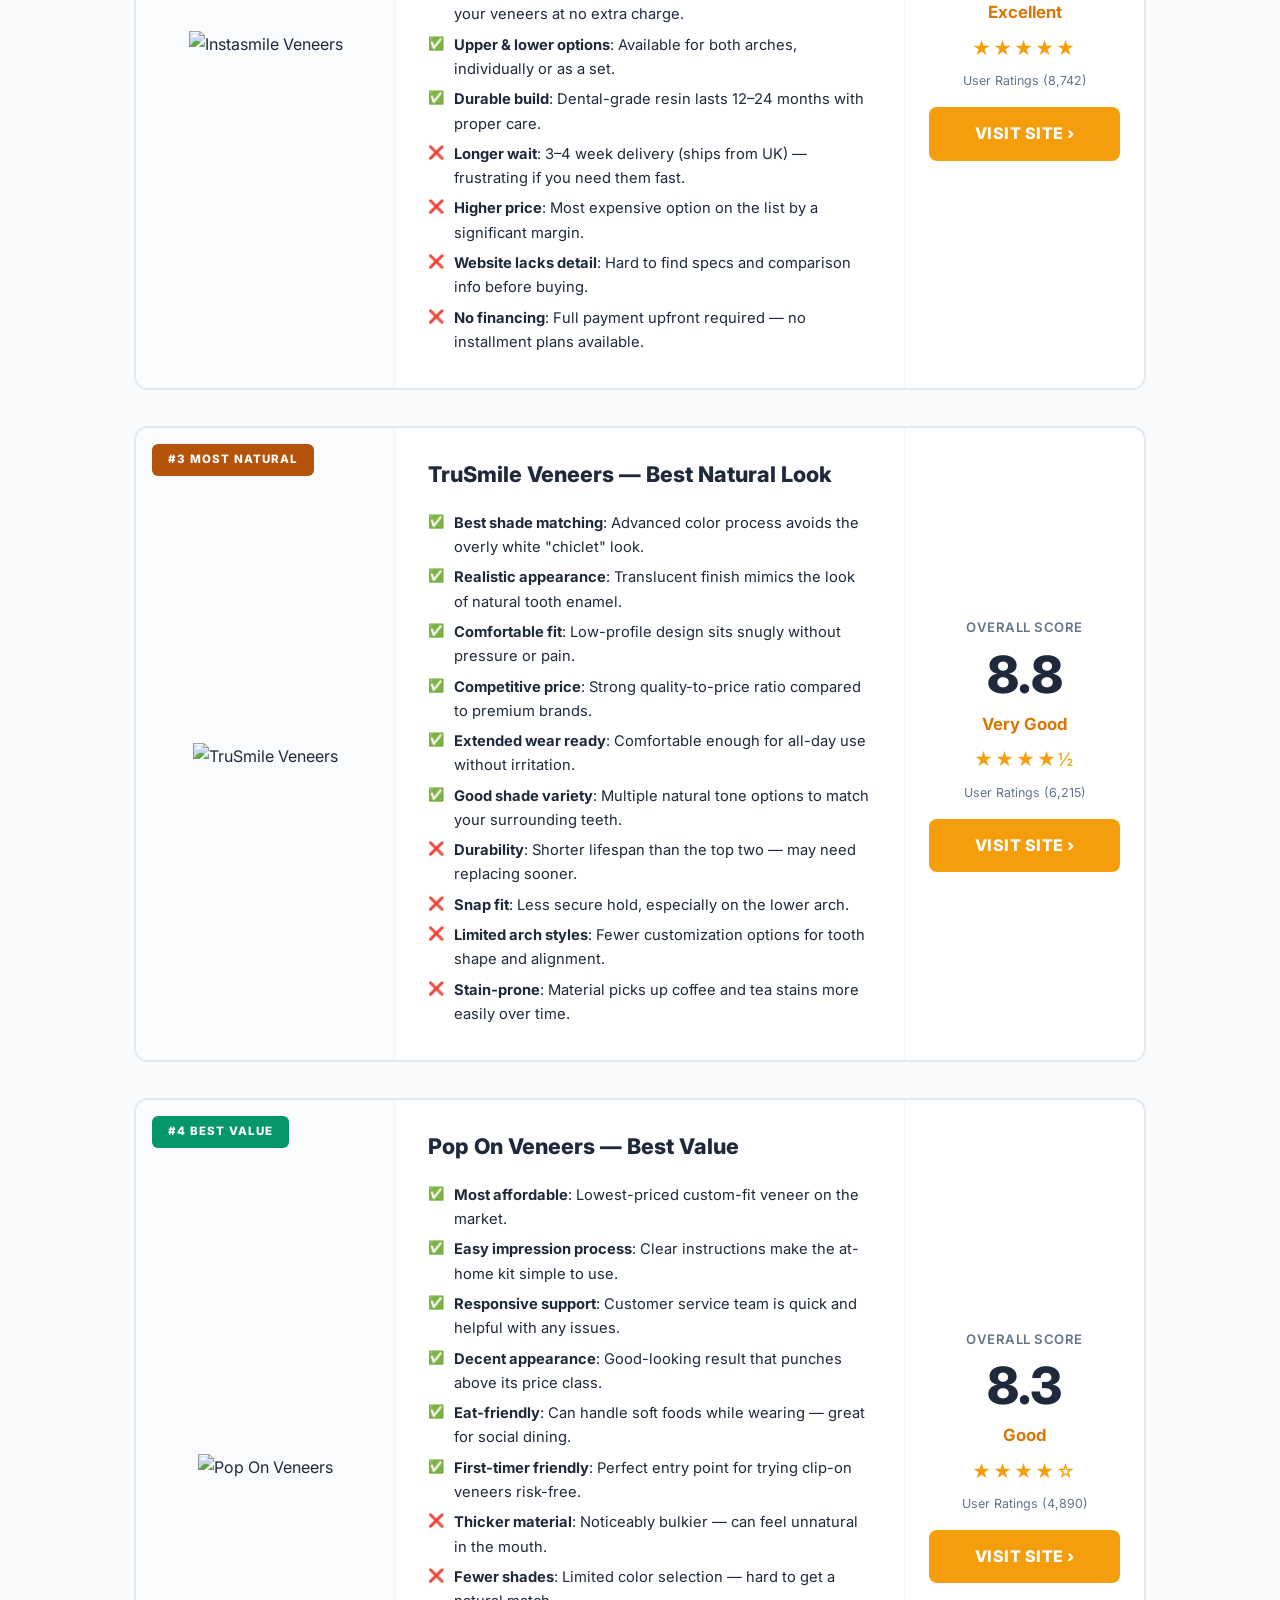
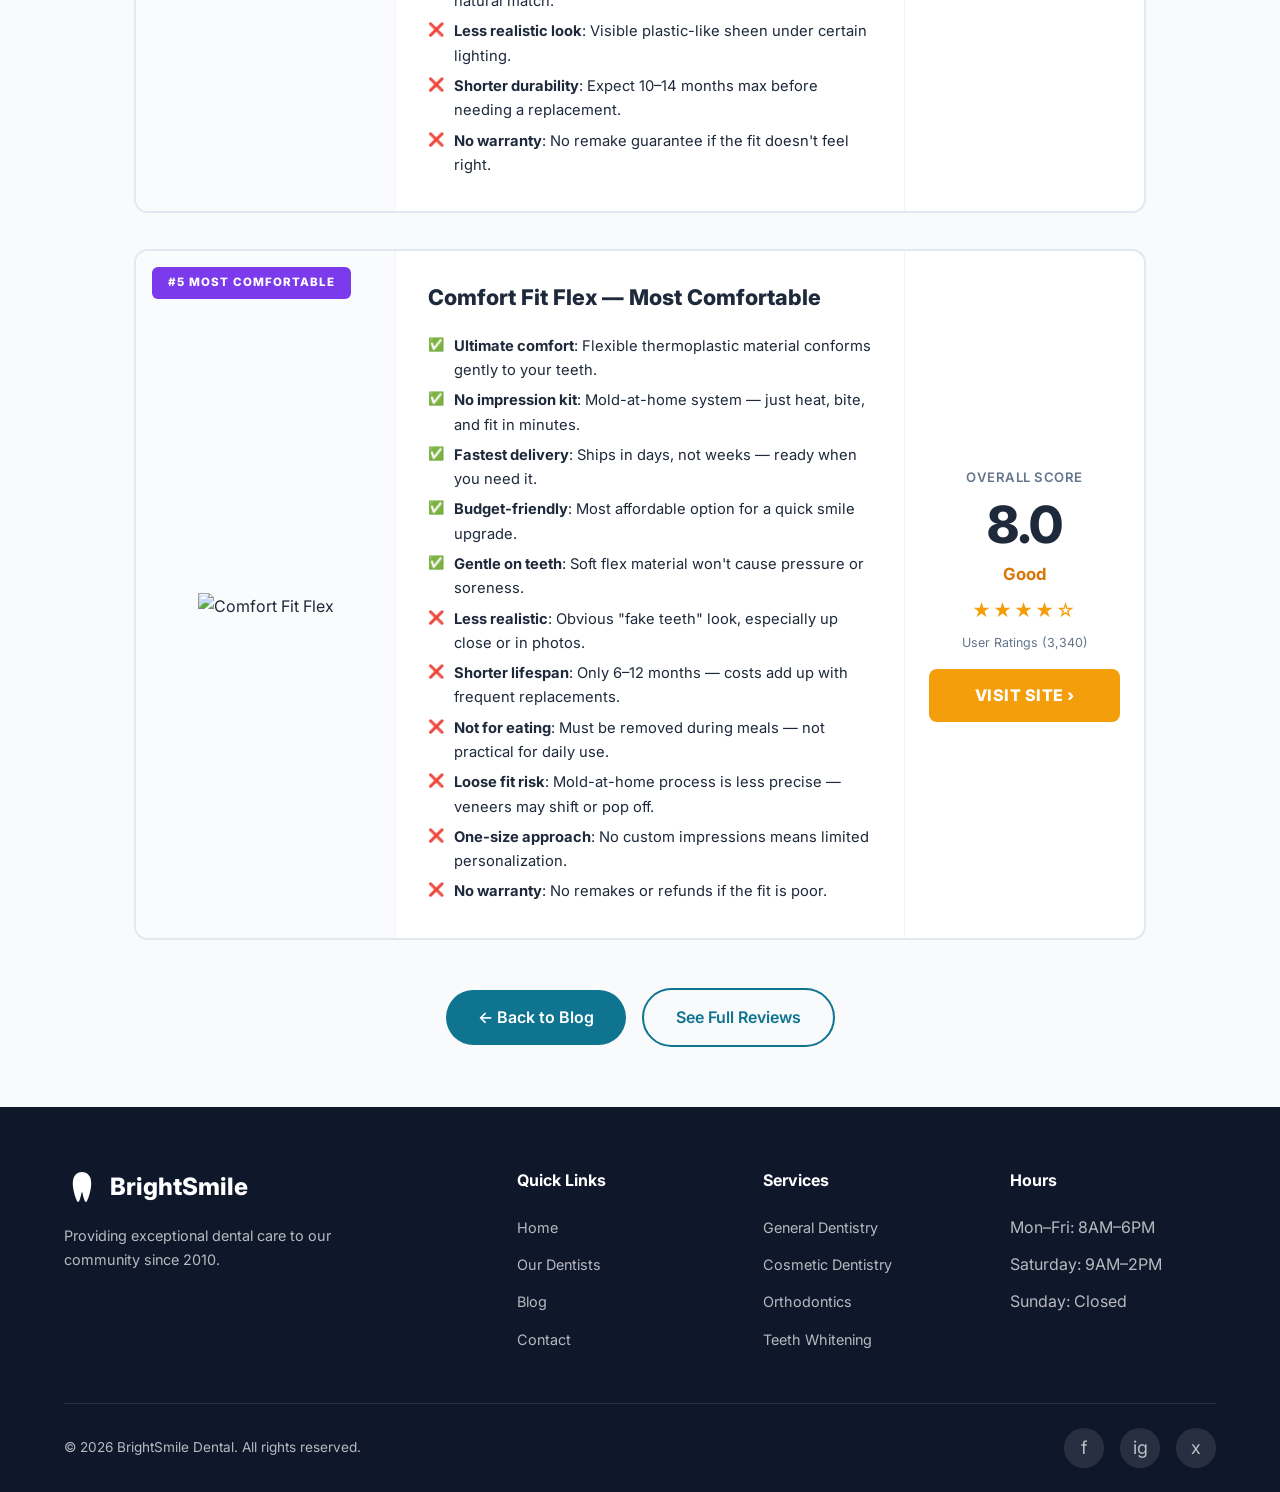
==== commit ce707753: "Add exit-intent popup to v2 page + add more cons to competitors" ====
--- a/best-veneers-2.html
+++ b/best-veneers-2.html
@@ -122,8 +122,10 @@
             <li><span class="label">Free redo guarantee</span>: If the fit isn't right, they'll remake your veneers at no extra charge.</li>
             <li><span class="label">Upper &amp; lower options</span>: Available for both arches, individually or as a set.</li>
             <li><span class="label">Durable build</span>: Dental-grade resin lasts 12–24 months with proper care.</li>
-            <li class="con"><span class="label">Longer wait</span>: 3–4 week delivery (ships from UK).</li>
-            <li class="con"><span class="label">Higher price</span>: Most expensive option on the list.</li>
+            <li class="con"><span class="label">Longer wait</span>: 3–4 week delivery (ships from UK) — frustrating if you need them fast.</li>
+            <li class="con"><span class="label">Higher price</span>: Most expensive option on the list by a significant margin.</li>
+            <li class="con"><span class="label">Website lacks detail</span>: Hard to find specs and comparison info before buying.</li>
+            <li class="con"><span class="label">No financing</span>: Full payment upfront required — no installment plans available.</li>
           </ul>
         </div>
         <div class="rv2-sidebar">
@@ -153,8 +155,10 @@
             <li><span class="label">Competitive price</span>: Strong quality-to-price ratio compared to premium brands.</li>
             <li><span class="label">Extended wear ready</span>: Comfortable enough for all-day use without irritation.</li>
             <li><span class="label">Good shade variety</span>: Multiple natural tone options to match your surrounding teeth.</li>
-            <li class="con"><span class="label">Durability</span>: Slightly shorter lifespan than the top two picks.</li>
-            <li class="con"><span class="label">Snap fit</span>: Marginally less secure hold than premium competitors.</li>
+            <li class="con"><span class="label">Durability</span>: Shorter lifespan than the top two — may need replacing sooner.</li>
+            <li class="con"><span class="label">Snap fit</span>: Less secure hold, especially on the lower arch.</li>
+            <li class="con"><span class="label">Limited arch styles</span>: Fewer customization options for tooth shape and alignment.</li>
+            <li class="con"><span class="label">Stain-prone</span>: Material picks up coffee and tea stains more easily over time.</li>
           </ul>
         </div>
         <div class="rv2-sidebar">
@@ -184,8 +188,11 @@
             <li><span class="label">Decent appearance</span>: Good-looking result that punches above its price class.</li>
             <li><span class="label">Eat-friendly</span>: Can handle soft foods while wearing — great for social dining.</li>
             <li><span class="label">First-timer friendly</span>: Perfect entry point for trying clip-on veneers risk-free.</li>
-            <li class="con"><span class="label">Thicker material</span>: Slightly bulkier feel compared to premium brands.</li>
-            <li class="con"><span class="label">Fewer shades</span>: Limited color selection may not suit everyone.</li>
+            <li class="con"><span class="label">Thicker material</span>: Noticeably bulkier — can feel unnatural in the mouth.</li>
+            <li class="con"><span class="label">Fewer shades</span>: Limited color selection — hard to get a natural match.</li>
+            <li class="con"><span class="label">Less realistic look</span>: Visible plastic-like sheen under certain lighting.</li>
+            <li class="con"><span class="label">Shorter durability</span>: Expect 10–14 months max before needing a replacement.</li>
+            <li class="con"><span class="label">No warranty</span>: No remake guarantee if the fit doesn't feel right.</li>
           </ul>
         </div>
         <div class="rv2-sidebar">
@@ -214,9 +221,12 @@
             <li><span class="label">Fastest delivery</span>: Ships in days, not weeks — ready when you need it.</li>
             <li><span class="label">Budget-friendly</span>: Most affordable option for a quick smile upgrade.</li>
             <li><span class="label">Gentle on teeth</span>: Soft flex material won't cause pressure or soreness.</li>
-            <li class="con"><span class="label">Less realistic</span>: Appearance doesn't match custom-impression brands.</li>
-            <li class="con"><span class="label">Shorter lifespan</span>: 6–12 months vs. 12–18 for custom options.</li>
-            <li class="con"><span class="label">Not for eating</span>: Should be removed during meals for best results.</li>
+            <li class="con"><span class="label">Less realistic</span>: Obvious "fake teeth" look, especially up close or in photos.</li>
+            <li class="con"><span class="label">Shorter lifespan</span>: Only 6–12 months — costs add up with frequent replacements.</li>
+            <li class="con"><span class="label">Not for eating</span>: Must be removed during meals — not practical for daily use.</li>
+            <li class="con"><span class="label">Loose fit risk</span>: Mold-at-home process is less precise — veneers may shift or pop off.</li>
+            <li class="con"><span class="label">One-size approach</span>: No custom impressions means limited personalization.</li>
+            <li class="con"><span class="label">No warranty</span>: No remakes or refunds if the fit is poor.</li>
           </ul>
         </div>
         <div class="rv2-sidebar">
@@ -287,6 +297,124 @@
     </div>
   </footer>
 
+  <!-- EXIT INTENT POPUP -->
+  <div id="exitPopup" style="display:none;position:fixed;inset:0;z-index:9999;background:rgba(0,0,0,0.65);backdrop-filter:blur(4px);align-items:center;justify-content:center;">
+    <div style="background:#fff;border-radius:20px;max-width:520px;width:90%;padding:0;overflow:hidden;position:relative;box-shadow:0 24px 80px rgba(0,0,0,0.3);animation:popIn 0.4s ease;">
+      <!-- Close button -->
+      <button onclick="closeExitPopup()" style="position:absolute;top:14px;right:14px;background:none;border:none;font-size:1.5rem;color:#94a3b8;cursor:pointer;z-index:1;line-height:1;">&times;</button>
+      <!-- Top banner -->
+      <div style="background:linear-gradient(135deg,#0e7490,#0284c7);padding:28px 32px;text-align:center;color:#fff;">
+        <div style="font-size:0.75rem;font-weight:700;text-transform:uppercase;letter-spacing:2px;opacity:0.85;margin-bottom:8px;">⏰ Limited Time Offer</div>
+        <div style="font-size:2.8rem;font-weight:800;line-height:1;">40% OFF</div>
+        <div style="font-size:1.1rem;margin-top:6px;opacity:0.9;">Shiny Smile Veneers</div>
+      </div>
+      <!-- Body -->
+      <div style="padding:28px 32px;text-align:center;">
+        <p style="font-size:1.05rem;color:#1e293b;margin-bottom:6px;font-weight:600;">Don't leave without this exclusive deal!</p>
+        <p style="font-size:0.92rem;color:#64748b;margin-bottom:24px;line-height:1.6;">Get our #1 rated dental veneers at the lowest price of the year. This offer expires soon.</p>
+        <!-- Countdown Timer -->
+        <div style="display:flex;justify-content:center;gap:12px;margin-bottom:28px;">
+          <div style="background:#f1f5f9;border-radius:12px;padding:12px 16px;min-width:64px;">
+            <div id="countHours" style="font-size:1.6rem;font-weight:800;color:#0e7490;">02</div>
+            <div style="font-size:0.7rem;color:#64748b;font-weight:600;text-transform:uppercase;letter-spacing:0.5px;">Hours</div>
+          </div>
+          <div style="background:#f1f5f9;border-radius:12px;padding:12px 16px;min-width:64px;">
+            <div id="countMinutes" style="font-size:1.6rem;font-weight:800;color:#0e7490;">47</div>
+            <div style="font-size:0.7rem;color:#64748b;font-weight:600;text-transform:uppercase;letter-spacing:0.5px;">Minutes</div>
+          </div>
+          <div style="background:#f1f5f9;border-radius:12px;padding:12px 16px;min-width:64px;">
+            <div id="countSeconds" style="font-size:1.6rem;font-weight:800;color:#0e7490;">33</div>
+            <div style="font-size:0.7rem;color:#64748b;font-weight:600;text-transform:uppercase;letter-spacing:0.5px;">Seconds</div>
+          </div>
+        </div>
+        <!-- CTA -->
+        <a href="https://www.gu-ecom.com/P5112QD/2X192G6/" target="_blank" rel="noopener" style="display:block;background:linear-gradient(135deg,#0e7490,#0284c7);color:#fff;padding:16px 32px;border-radius:50px;font-size:1.1rem;font-weight:700;text-align:center;transition:transform 0.3s ease,box-shadow 0.3s ease;text-decoration:none;" onmouseover="this.style.transform='translateY(-2px)';this.style.boxShadow='0 8px 24px rgba(14,116,144,0.4)'" onmouseout="this.style.transform='';this.style.boxShadow=''">Claim 40% Off Now →</a>
+        <p style="font-size:0.78rem;color:#94a3b8;margin-top:12px;">Only available through this exclusive link</p>
+      </div>
+    </div>
+  </div>
+
+  <style>
+    @keyframes popIn {
+      from { opacity: 0; transform: scale(0.85) translateY(20px); }
+      to { opacity: 1; transform: scale(1) translateY(0); }
+    }
+  </style>
+
+  <script>
+    // Exit Intent Popup
+    (function() {
+      let popupShown = false;
+
+      // Countdown Timer — starts at 2h 47m 33s and counts down
+      const storageKey = 'exitPopupEnd';
+      let endTime = localStorage.getItem(storageKey);
+      if (!endTime) {
+        endTime = Date.now() + (2 * 60 * 60 + 47 * 60 + 33) * 1000;
+        localStorage.setItem(storageKey, endTime);
+      } else {
+        endTime = parseInt(endTime);
+      }
+
+      function updateTimer() {
+        const now = Date.now();
+        let diff = Math.max(0, endTime - now);
+        const h = Math.floor(diff / 3600000);
+        diff %= 3600000;
+        const m = Math.floor(diff / 60000);
+        diff %= 60000;
+        const s = Math.floor(diff / 1000);
+        document.getElementById('countHours').textContent = String(h).padStart(2, '0');
+        document.getElementById('countMinutes').textContent = String(m).padStart(2, '0');
+        document.getElementById('countSeconds').textContent = String(s).padStart(2, '0');
+        if (endTime - now <= 0) {
+          endTime = Date.now() + (2 * 60 * 60 + 47 * 60 + 33) * 1000;
+          localStorage.setItem(storageKey, endTime);
+        }
+      }
+
+      updateTimer();
+      setInterval(updateTimer, 1000);
+
+      // Show popup on exit intent (mouse leaves viewport top)
+      document.addEventListener('mouseout', function(e) {
+        if (e.clientY < 5 && !popupShown && !sessionStorage.getItem('exitPopupDismissed')) {
+          showExitPopup();
+        }
+      });
+
+      // Also show on mobile after 45 seconds
+      if (/Mobi|Android/i.test(navigator.userAgent)) {
+        setTimeout(function() {
+          if (!popupShown && !sessionStorage.getItem('exitPopupDismissed')) {
+            showExitPopup();
+          }
+        }, 45000);
+      }
+
+      window.showExitPopup = function() {
+        const popup = document.getElementById('exitPopup');
+        popup.style.display = 'flex';
+        popupShown = true;
+      };
+
+      window.closeExitPopup = function() {
+        document.getElementById('exitPopup').style.display = 'none';
+        sessionStorage.setItem('exitPopupDismissed', 'true');
+      };
+
+      // Close on backdrop click
+      document.getElementById('exitPopup').addEventListener('click', function(e) {
+        if (e.target === this) closeExitPopup();
+      });
+
+      // Close on Escape key
+      document.addEventListener('keydown', function(e) {
+        if (e.key === 'Escape') closeExitPopup();
+      });
+    })();
+  </script>
+
   <script src="main.js"></script>
 </body>
 </html>
